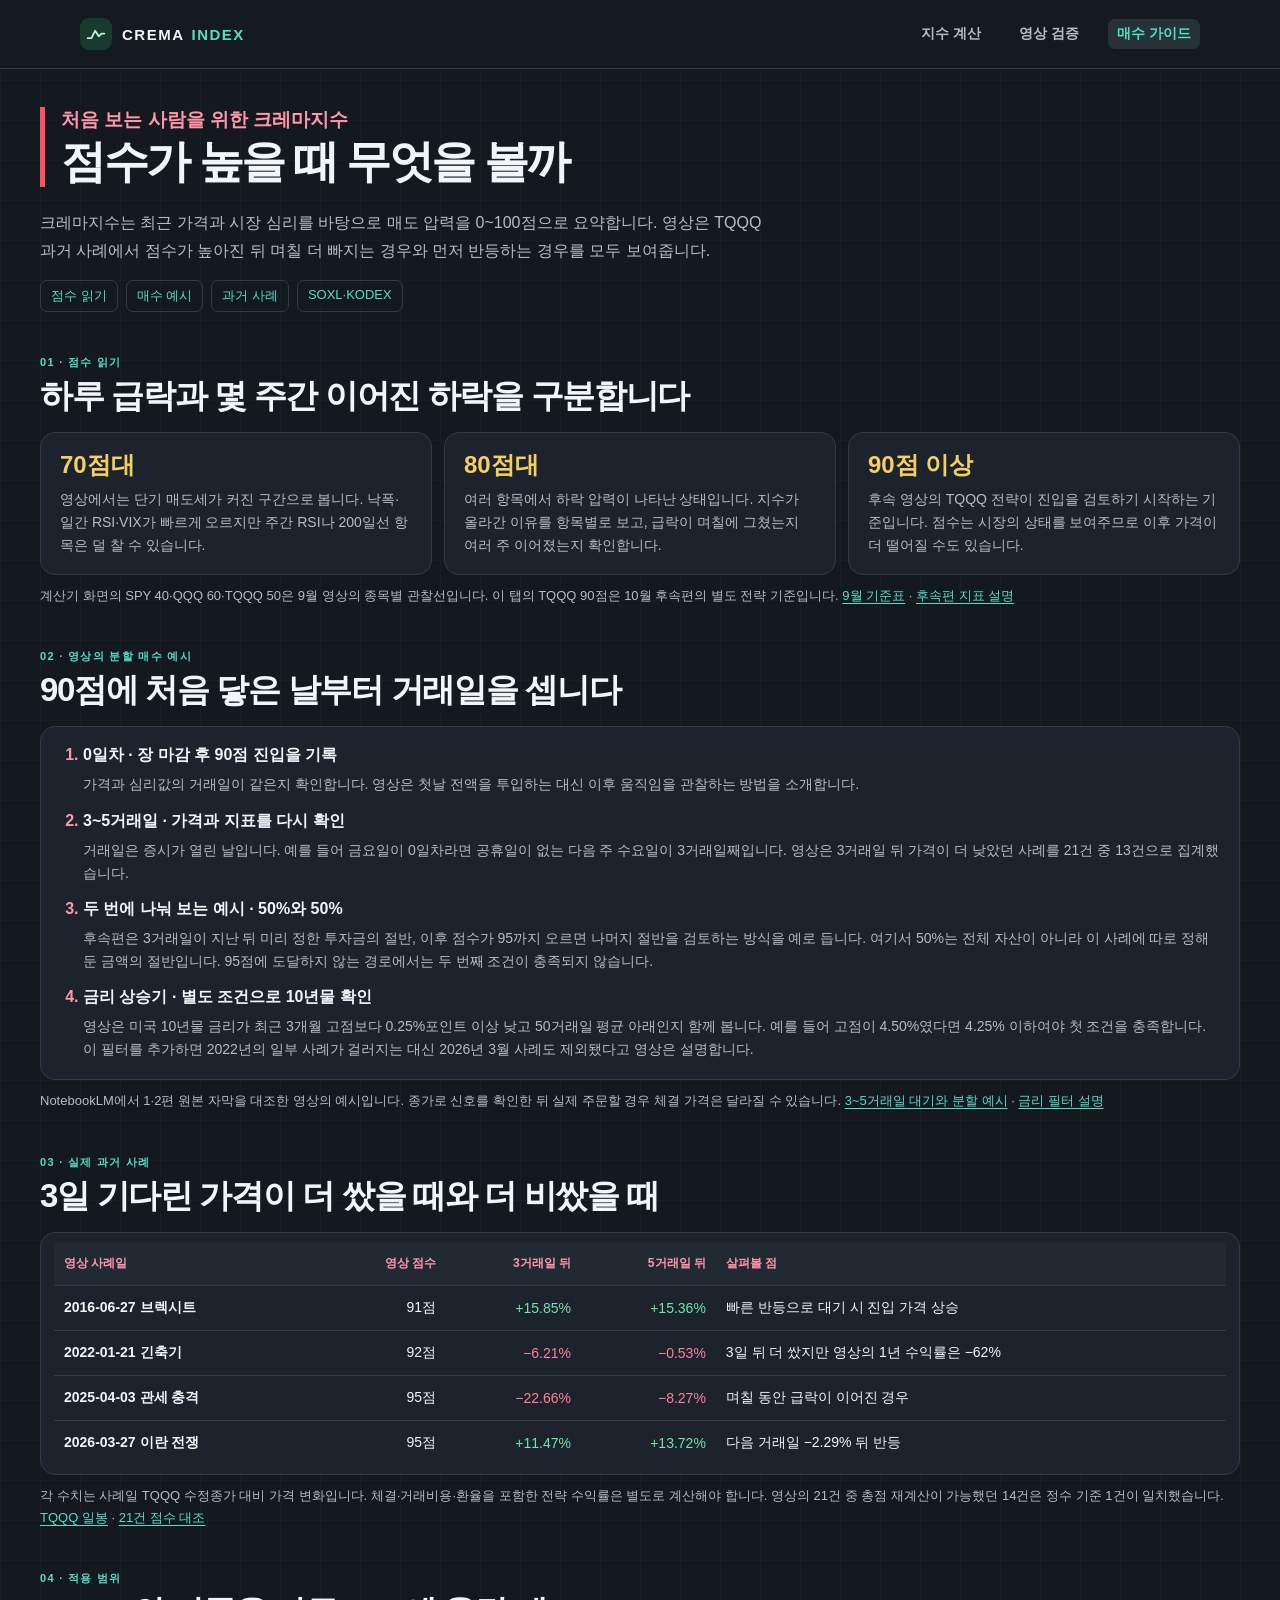
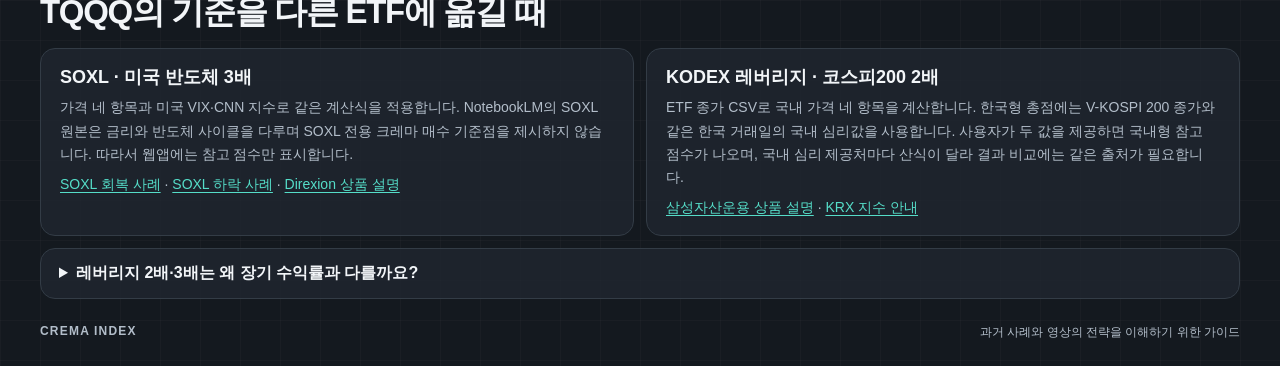
==== guide.html @ ec77aab1 "Publish Crema Index web calculator" ====
<!doctype html>
<html lang="ko">
<head>
  <meta charset="utf-8">
  <meta name="viewport" content="width=device-width, initial-scale=1">
  <meta name="description" content="테스프레소 원본 영상의 크레마지수 활용법과 TQQQ 과거 사례를 정리한 초보자용 가이드">
  <title>매수 가이드 · 크레마지수</title>
  <link rel="icon" type="image/svg+xml" href="./assets/crema.svg">
  <link rel="stylesheet" href="./assets/styles.css">
  <link rel="stylesheet" href="./assets/verification.css">
  <link rel="stylesheet" href="./assets/guide.css">
</head>
<body>
  <header class="topbar">
    <div class="shell topbar-inner">
      <a class="brand" href="./" aria-label="크레마지수 계산기 홈">
        <span class="brand-mark" aria-hidden="true"><svg viewBox="0 0 24 24" fill="none"><path d="M3 16.5h4l4-8 4 6 3-3h3" stroke="currentColor" stroke-width="2" stroke-linecap="round" stroke-linejoin="round"/></svg></span>
        CREMA<span> INDEX</span>
      </a>
      <nav class="site-nav" aria-label="주 메뉴">
        <a href="./">지수 계산</a>
        <a href="./verification.html">영상 검증</a>
        <a href="./guide.html" aria-current="page">매수 가이드</a>
      </nav>
    </div>
  </header>
  <main class="shell verification guide">
    <header class="slide-title">
      <div><p class="slide-eyebrow">처음 보는 사람을 위한 크레마지수</p><h1>점수가 높을 때 무엇을 볼까</h1></div>
    </header>
    <p class="guide-lead">크레마지수는 최근 가격과 시장 심리를 바탕으로 매도 압력을 0~100점으로 요약합니다. 영상은 TQQQ 과거 사례에서 점수가 높아진 뒤 며칠 더 빠지는 경우와 먼저 반등하는 경우를 모두 보여줍니다.</p>
    <nav class="guide-jump" aria-label="가이드 목차">
      <a href="#read-score">점수 읽기</a><a href="#rules">매수 예시</a><a href="#history">과거 사례</a><a href="#soxl">SOXL·KODEX</a>
    </nav>

    <section class="guide-section" id="read-score" aria-labelledby="read-title">
      <p class="eyebrow">01 · 점수 읽기</p><h2 id="read-title">하루 급락과 몇 주간 이어진 하락을 구분합니다</h2>
      <div class="guide-grid">
        <article class="video-panel guide-card"><strong class="guide-number">70점대</strong><p>영상에서는 단기 매도세가 커진 구간으로 봅니다. 낙폭·일간 RSI·VIX가 빠르게 오르지만 주간 RSI나 200일선 항목은 덜 찰 수 있습니다.</p></article>
        <article class="video-panel guide-card"><strong class="guide-number">80점대</strong><p>여러 항목에서 하락 압력이 나타난 상태입니다. 지수가 올라간 이유를 항목별로 보고, 급락이 며칠에 그쳤는지 여러 주 이어졌는지 확인합니다.</p></article>
        <article class="video-panel guide-card"><strong class="guide-number">90점 이상</strong><p>후속 영상의 TQQQ 전략이 진입을 검토하기 시작하는 기준입니다. 점수는 시장의 상태를 보여주므로 이후 가격이 더 떨어질 수도 있습니다.</p></article>
      </div>
      <p class="guide-note">계산기 화면의 SPY 40·QQQ 60·TQQQ 50은 9월 영상의 종목별 관찰선입니다. 이 탭의 TQQQ 90점은 10월 후속편의 별도 전략 기준입니다. <a href="https://www.youtube.com/watch?v=mtTPcSrlfb8&amp;t=530s">9월 기준표</a> · <a href="https://www.youtube.com/watch?v=QqqcvwoN1EQ&amp;t=190s">후속편 지표 설명</a></p>
    </section>

    <section class="guide-section" id="rules" aria-labelledby="rule-title">
      <p class="eyebrow">02 · 영상의 분할 매수 예시</p><h2 id="rule-title">90점에 처음 닿은 날부터 거래일을 셉니다</h2>
      <ol class="video-panel guide-steps">
        <li><strong>0일차 · 장 마감 후 90점 진입을 기록</strong><p>가격과 심리값의 거래일이 같은지 확인합니다. 영상은 첫날 전액을 투입하는 대신 이후 움직임을 관찰하는 방법을 소개합니다.</p></li>
        <li><strong>3~5거래일 · 가격과 지표를 다시 확인</strong><p>거래일은 증시가 열린 날입니다. 예를 들어 금요일이 0일차라면 공휴일이 없는 다음 주 수요일이 3거래일째입니다. 영상은 3거래일 뒤 가격이 더 낮았던 사례를 21건 중 13건으로 집계했습니다.</p></li>
        <li><strong>두 번에 나눠 보는 예시 · 50%와 50%</strong><p>후속편은 3거래일이 지난 뒤 미리 정한 투자금의 절반, 이후 점수가 95까지 오르면 나머지 절반을 검토하는 방식을 예로 듭니다. 여기서 50%는 전체 자산이 아니라 이 사례에 따로 정해 둔 금액의 절반입니다. 95점에 도달하지 않는 경로에서는 두 번째 조건이 충족되지 않습니다.</p></li>
        <li><strong>금리 상승기 · 별도 조건으로 10년물 확인</strong><p>영상은 미국 10년물 금리가 최근 3개월 고점보다 0.25%포인트 이상 낮고 50거래일 평균 아래인지 함께 봅니다. 예를 들어 고점이 4.50%였다면 4.25% 이하여야 첫 조건을 충족합니다. 이 필터를 추가하면 2022년의 일부 사례가 걸러지는 대신 2026년 3월 사례도 제외됐다고 영상은 설명합니다.</p></li>
      </ol>
      <p class="guide-note">NotebookLM에서 1·2편 원본 자막을 대조한 영상의 예시입니다. 종가로 신호를 확인한 뒤 실제 주문할 경우 체결 가격은 달라질 수 있습니다. <a href="https://www.youtube.com/watch?v=QqqcvwoN1EQ&amp;t=500s">3~5거래일 대기와 분할 예시</a> · <a href="https://www.youtube.com/watch?v=ziyJWGOOMUQ&amp;t=385s">금리 필터 설명</a></p>
    </section>

    <section class="guide-section" id="history" aria-labelledby="history-title">
      <p class="eyebrow">03 · 실제 과거 사례</p><h2 id="history-title">3일 기다린 가격이 더 쌌을 때와 더 비쌌을 때</h2>
      <div class="video-panel guide-table table-wrap">
        <table>
          <thead><tr><th scope="col">영상 사례일</th><th scope="col">영상 점수</th><th scope="col">3거래일 뒤</th><th scope="col">5거래일 뒤</th><th scope="col">살펴볼 점</th></tr></thead>
          <tbody>
            <tr><th scope="row">2016-06-27 브렉시트</th><td>91점</td><td class="positive">+15.85%</td><td class="positive">+15.36%</td><td>빠른 반등으로 대기 시 진입 가격 상승</td></tr>
            <tr><th scope="row">2022-01-21 긴축기</th><td>92점</td><td class="negative">−6.21%</td><td class="negative">−0.53%</td><td>3일 뒤 더 쌌지만 영상의 1년 수익률은 −62%</td></tr>
            <tr><th scope="row">2025-04-03 관세 충격</th><td>95점</td><td class="negative">−22.66%</td><td class="negative">−8.27%</td><td>며칠 동안 급락이 이어진 경우</td></tr>
            <tr><th scope="row">2026-03-27 이란 전쟁</th><td>95점</td><td class="positive">+11.47%</td><td class="positive">+13.72%</td><td>다음 거래일 −2.29% 뒤 반등</td></tr>
          </tbody>
        </table>
      </div>
      <p class="guide-note">각 수치는 사례일 TQQQ 수정종가 대비 가격 변화입니다. 체결·거래비용·환율을 포함한 전략 수익률은 별도로 계산해야 합니다. 영상의 21건 중 총점 재계산이 가능했던 14건은 정수 기준 1건이 일치했습니다. <a href="https://finance.yahoo.com/quote/TQQQ/history/">TQQQ 일봉</a> · <a href="./verification.html#ledger">21건 점수 대조</a></p>
    </section>

    <section class="guide-section" id="soxl" aria-labelledby="scope-title">
      <p class="eyebrow">04 · 적용 범위</p><h2 id="scope-title">TQQQ의 기준을 다른 ETF에 옮길 때</h2>
      <div class="guide-grid guide-grid-two">
        <article class="video-panel guide-card"><h3>SOXL · 미국 반도체 3배</h3><p>가격 네 항목과 미국 VIX·CNN 지수로 같은 계산식을 적용합니다. NotebookLM의 SOXL 원본은 금리와 반도체 사이클을 다루며 SOXL 전용 크레마 매수 기준점을 제시하지 않습니다. 따라서 웹앱에는 참고 점수만 표시합니다.</p><p><a href="https://www.youtube.com/watch?v=Hhg6nomZaJA">SOXL 회복 사례</a> · <a href="https://www.youtube.com/watch?v=-5Ux6dN9O1Q">SOXL 하락 사례</a> · <a href="https://www.direxion.com/product/daily-semiconductor-bull-bear-3x-etfs">Direxion 상품 설명</a></p></article>
        <article class="video-panel guide-card"><h3>KODEX 레버리지 · 코스피200 2배</h3><p>ETF 종가 CSV로 국내 가격 네 항목을 계산합니다. 한국형 총점에는 V-KOSPI 200 종가와 같은 한국 거래일의 국내 심리값을 사용합니다. 사용자가 두 값을 제공하면 국내형 참고 점수가 나오며, 국내 심리 제공처마다 산식이 달라 결과 비교에는 같은 출처가 필요합니다.</p><p><a href="https://m.samsungfund.com/sheet/20230215/2ETF25_20230131.pdf">삼성자산운용 상품 설명</a> · <a href="https://open.krx.co.kr/contents/OPN/02/02010100/OPN02010100.jsp">KRX 지수 안내</a></p></article>
      </div>
      <details class="video-panel guide-details">
        <summary>레버리지 2배·3배는 왜 장기 수익률과 다를까요?</summary>
        <p>레버리지 목표는 하루 수익률에 적용됩니다. 지수가 첫날 10% 하락하고 다음 날 11.11% 오르면 거의 원래 수준으로 돌아옵니다. 같은 이틀에 일간 3배를 단순 적용하면 30% 하락 후 33.33% 올라 약 6.67% 손실이 남습니다. 실제 ETF의 비용과 추적오차는 별도입니다. <a href="https://www.investor.gov/introduction-investing/general-resources/news-alerts/alerts-bulletins/sec">미국 SEC 안내</a></p>
      </details>
    </section>
    <footer><span>CREMA INDEX</span><span>과거 사례와 영상의 전략을 이해하기 위한 가이드</span></footer>
  </main>
</body>
</html>
---- assets/styles.css ----
:root {
  color-scheme: dark;
  --paper: #14191f;
  --white: #1c232b;
  --ink: #f2f5f8;
  --muted: #b3beca;
  --line: #333c46;
  --green: #55ddc8;
  --gold: #f3cf64;
  --pink: #ff96ab;
  font-family: "Segoe UI", "Malgun Gothic", "Apple SD Gothic Neo", sans-serif;
  color: var(--ink);
  background: var(--paper);
}

*, *::before, *::after { box-sizing: border-box; }
[hidden] { display: none !important; }
body { margin: 0; background-image: linear-gradient(#ffffff06 1px, transparent 1px), linear-gradient(90deg, #ffffff06 1px, transparent 1px); background-size: 40px 40px; }
a { color: var(--green); }
button, input { font: inherit; }
button, input[type="radio"], .segments label { cursor: pointer; }
:focus-visible { outline: 3px solid #428a6d; outline-offset: 3px; }
h1, h2, p { margin: 0; }
.shell { width: min(1120px, calc(100% - 64px)); margin-inline: auto; }
.topbar { border-bottom: 1px solid var(--line); background: #151a20ed; }
.topbar-inner { display: flex; min-height: 68px; align-items: center; justify-content: space-between; }
.brand { display: inline-flex; align-items: center; gap: 7px; color: var(--ink); text-decoration: none; font-size: 15px; font-weight: 800; letter-spacing: .10em; }
.brand > span:last-child { color: var(--green); }
.brand-mark { display: grid; place-items: center; width: 32px; height: 32px; margin-right: 3px; border-radius: 9px; background: #183b2f; color: #c2f0d1; }
.brand-mark svg { width: 22px; }
.site-nav { display: flex; align-items: center; gap: clamp(8px, 2vw, 20px); }
.site-nav a { padding: 6px 9px; border-radius: 7px; font-size: 14px; font-weight: 650; color: var(--muted); text-decoration: none; white-space: nowrap; }
.site-nav a[aria-current="page"] { background: #263238; color: var(--green); }
.intro { padding-block: 44px 28px; }
.eyebrow, .score-kicker { color: var(--green); font-size: 11px; font-weight: 800; letter-spacing: .12em; line-height: 1.5; }
.intro h1 { margin-top: 7px; font-size: clamp(32px, 5vw, 52px); line-height: 1.17; letter-spacing: -.065em; }
.intro > p:not(.eyebrow) { margin-top: 12px; color: var(--muted); line-height: 1.65; }
.overview { display: grid; grid-template-columns: minmax(0, 1.15fr) minmax(0, 1fr); gap: 18px; }
.card, .score-panel { min-width: 0; border: 1px solid var(--line); border-radius: 20px; }
.card { background: var(--white); padding: 25px 28px; }
.card h2 { margin-top: 5px; font-size: clamp(20px, 2.3vw, 25px); letter-spacing: -.045em; }
.score-panel { position: relative; overflow: hidden; padding: 25px 29px 21px; background: radial-gradient(ellipse at 55% 5%, #233e40, transparent 85%), #171f26; color: #f7fcf8; }
.score-header { display: flex; justify-content: space-between; align-items: flex-start; gap: 12px; }
.score-kicker { color: #b5dbc5; }
.score-header h2 { margin-top: 5px; font-size: 23px; letter-spacing: -.035em; }
.data-badge { border: 1px solid #62947b; border-radius: 999px; padding: 5px 10px; color: #d6f1dd; font-size: 12px; font-weight: 700; white-space: nowrap; }
.gauge { width: min(265px, 92%); margin: 21px auto 0; }
.gauge svg { display: block; width: 100%; overflow: visible; }
.gauge path { fill: none; stroke-width: 12; }
.gauge-track { stroke: #416352; }
#gauge-fill { stroke: url(#gauge-gradient); transition: stroke-dasharray .45s ease; }
.gauge-bounds { display: flex; justify-content: space-between; padding-inline: 12px; color: #b5d1c0; font-size: 12px; }
.score-readout { margin-top: -83px; text-align: center; font-variant-numeric: tabular-nums; }
.score-readout strong { color: var(--gold); font-size: clamp(38px, 5.6vw, 65px); font-weight: 750; letter-spacing: -.075em; }
.score-readout > span { margin-left: 4px; color: #c0d7c9; font-size: 14px; }
.score-status { min-height: 25px; margin-top: 17px; text-align: center; color: #d1eddb; font-size: 14px; font-weight: 650; }
.score-footer { display: grid; grid-template-columns: 1fr 1fr; border-top: 1px solid #456354; margin-top: 19px; padding-top: 16px; }
.score-footer > div + div { border-left: 1px solid #456354; padding-left: 18px; }
.score-footer span, .snapshots span { display: block; margin-bottom: 3px; color: #bfd7c9; font-size: 12px; }
.score-footer strong { font-size: 17px; font-variant-numeric: tabular-nums; }
.controls form { display: grid; gap: 15px; margin-top: 19px; }
fieldset { min-width: 0; margin: 0; border: 0; padding: 0; }
legend, .input-row label, #csv-inputs label { font-size: 13px; font-weight: 700; }
legend { padding: 0; margin-bottom: 7px; }
.segments { display: grid; grid-auto-flow: column; grid-auto-columns: 1fr; gap: 4px; padding: 4px; border: 1px solid var(--line); border-radius: 10px; background: #171d24; }
.segments.tickers { grid-auto-flow: row; grid-template-columns: repeat(4, minmax(0, 1fr)); }
.tickers label:last-child { grid-column: 1 / -1; }
.segments label { position: relative; min-width: 0; }
.segments input { position: absolute; opacity: 0; }
.segments span { display: block; min-height: 36px; border-radius: 7px; padding: 7px 5px; text-align: center; color: var(--muted); font-size: 14px; font-weight: 700; }
.segments input:checked + span { background: #29393d; color: var(--green); }
.segments input:focus-visible + span { outline: 2px solid #428a6d; outline-offset: 2px; }
.source-picker { display: flex; flex-wrap: wrap; gap: 13px; font-size: 14px; }
.source-picker input { accent-color: var(--green); }
.input-row { display: grid; grid-template-columns: minmax(0, 1fr) minmax(0, 1.25fr); gap: 9px; }
.input-row, #csv-inputs { margin-top: 10px; }
.input-row input, #sentiment-file, #korea-volatility { display: block; width: 100%; min-width: 0; margin-top: 5px; padding: 8px 9px; border: 1px solid #53606b; border-radius: 8px; background: #171d24; color: var(--ink); font-size: 14px; }
#korea-controls > label { font-size: 13px; font-weight: 700; }
#korea-controls > .input-help { margin-top: 7px; }
.input-help { color: var(--muted); font-size: 13px; line-height: 1.6; }
#sentiment-controls .input-help { margin-top: 8px; }
.input-link { color: var(--green); font-weight: 650; text-underline-offset: 3px; }
#csv-inputs .input-link { display: inline-block; margin-top: 6px; font-size: 13px; }
.date-action { display: inline-block; margin-top: 8px; padding: 5px 8px; border: 1px solid #53606b; border-radius: 7px; color: var(--green); background: transparent; font-size: 12px; }
#submit { display: flex; justify-content: space-between; align-items: center; border: 0; border-radius: 10px; padding: 12px 15px; background: #57d8bf; color: #112624; text-align: left; font-weight: 750; }
#submit:hover { background: #86e8d6; }
#submit:disabled { cursor: wait; opacity: .72; }
.form-message { padding: 8px 10px; border-radius: 7px; color: #ffe39c; background: #342c22; font-size: 13px; line-height: 1.5; }
.form-message[data-error="true"] { color: #ffb8c5; background: #40262e; }
.breakdown, .price-section, .method { margin-top: 18px; }
.section-head { display: flex; align-items: end; justify-content: space-between; gap: 14px; margin-bottom: 16px; }
.section-head > p, .chart-legend { color: var(--muted); font-size: 13px; }
.table-wrap { overflow-x: auto; }
table { width: 100%; border-collapse: collapse; font-size: 14px; font-variant-numeric: tabular-nums; }
th, td { padding: 13px 10px; border-bottom: 1px solid var(--line); text-align: right; white-space: nowrap; }
thead th { background: #212a33; color: var(--pink); font-size: 12px; }
thead th:first-child, tbody th { text-align: left; }
tbody tr:last-child > * { border-bottom: 0; }
.contribution { color: var(--green); font-weight: 800; }
.component-score { display: flex; align-items: center; justify-content: end; gap: 8px; }
progress { appearance: none; width: clamp(30px, 7vw, 94px); height: 6px; border: 0; border-radius: 5px; background: #34464b; }
progress::-webkit-progress-bar { border-radius: 5px; background: #34464b; }
progress::-webkit-progress-value { border-radius: 5px; background: #55bfae; }
progress::-moz-progress-bar { border-radius: 5px; background: #55bfae; }
.empty, tbody td.empty { padding: 20px 4px; text-align: center; color: var(--muted); font-size: 14px; }
.chart-legend { display: flex; flex-wrap: wrap; gap: 12px; }
.chart-legend span::before { display: inline-block; width: 14px; height: 3px; margin-right: 5px; vertical-align: middle; background: var(--green); content: ""; }
.chart-legend span + span::before { background: #ad763f; }
.snapshots { display: grid; grid-template-columns: repeat(3, 1fr); gap: 12px; margin-bottom: 11px; }
.snapshots div { min-width: 0; padding: 12px; border-radius: 9px; background: #171e25; }
.snapshots span { color: var(--muted); line-height: 1.45; }
.snapshots strong { font-size: 19px; font-variant-numeric: tabular-nums; }
#chart { display: block; width: 100%; height: auto; }
.chart-guide { stroke: #37434f; stroke-width: 1; }
.chart-label { fill: var(--muted); font-size: 13px; font-variant-numeric: tabular-nums; }
.price-line, .average-line { fill: none; stroke: var(--green); stroke-width: 2.5; stroke-linecap: round; stroke-linejoin: round; }
.average-line { stroke: #ad763f; stroke-dasharray: 6 5; stroke-width: 2; }
.method { scroll-margin-top: 18px; }
.method summary { cursor: pointer; font-weight: 700; }
.method-body { display: grid; gap: 10px; margin-top: 13px; color: var(--muted); font-size: 14px; line-height: 1.6; }
footer { display: flex; flex-wrap: wrap; justify-content: space-between; gap: 8px; padding-block: 25px; color: var(--muted); font-size: 12px; }
footer span:first-child { font-weight: 800; letter-spacing: .1em; }

@media (max-width: 760px) {
  .shell { width: calc(100% - 34px); }
  .intro { padding-block: 30px 21px; }
  .overview { grid-template-columns: 1fr; }
  .card, .score-panel { padding-inline: 19px; border-radius: 15px; }
  .score-readout { margin-top: -76px; }
  .score-readout strong { font-size: clamp(42px, 8vw, 62px); }
  .section-head { align-items: start; flex-direction: column; gap: 5px; }
}
@media (max-width: 420px) {
  .site-nav { gap: 1px; }
  .site-nav a { padding-inline: 5px; font-size: 12px; }
  .brand { gap: 4px; font-size: 12px; }
  .shell { width: calc(100% - 24px); }
  .card, .score-panel { padding-inline: 14px; }
  table { font-size: 12px; }
  th, td { padding-inline: 5px; }
  progress { display: none; }
  .snapshots { gap: 5px; }
  .snapshots div { padding-inline: 7px; }
  .snapshots strong { font-size: 16px; }
  .chart-label { font-size: 22px; }
}
@media (prefers-reduced-motion: reduce) {
  #gauge-fill { transition: none; }
}

#price-controls input[type=file] { max-width: 100%; width: 100%; margin: 5px 0; }
---- assets/verification.css ----
.verification { width: min(1200px, calc(100% - 64px)); padding-top: 38px; }
.slide-title { display: flex; align-items: end; justify-content: space-between; gap: 18px; margin-bottom: 22px; padding-left: 16px; border-left: 5px solid #f75164; }
.slide-title h1, .slide-title h2 { margin-top: 4px; font-size: clamp(26px, 4.3vw, 45px); line-height: 1.12; letter-spacing: -.055em; }
.slide-eyebrow { color: var(--pink); font-size: clamp(13px, 2.2vw, 19px); font-weight: 750; }
.slide-tag { align-self: start; color: #a8b5c0; font-size: 11px; font-weight: 800; letter-spacing: .1em; white-space: nowrap; }
.verification-status, .section-description { color: var(--muted); font-size: 14px; line-height: 1.65; }
.case-tabs { display: flex; flex-wrap: wrap; gap: 8px; margin-bottom: 15px; }
.case-tabs button { padding: 7px 13px; border: 1px solid var(--line); border-radius: 7px; background: #1b222b; color: var(--muted); font-size: 13px; }
.case-tabs button[aria-pressed="true"] { border-color: #4caeab; background: #233c41; color: #9ef2e6; }
.slide-grid, .ledger-tables, .march-layout { display: grid; grid-template-columns: minmax(0, 1.16fr) minmax(0, .94fr); gap: 16px; }
.video-panel { min-width: 0; margin: 0; border: 1px solid var(--line); border-radius: 15px; background: #202831b8; }
.radar-panel { display: grid; align-content: center; justify-items: center; padding: 8px 6px 18px; }
#radar { display: block; width: min(100%, 485px); height: auto; overflow: visible; }
.radar-grid { fill: none; stroke: #66748174; stroke-width: 1; }
.radar-axis { stroke: #65727c70; stroke-width: 1; }
.radar-video { fill: #41d9c246; stroke: #53ead4; stroke-width: 2.3; }
.radar-calc { fill: #f3cf641b; stroke: var(--gold); stroke-width: 2.3; }
.radar-overlay { stroke-dasharray: 6 4; fill: none; }
.radar-partial { fill: none; }
.radar-label { fill: var(--muted); font-size: 15px; font-weight: 700; }
.radar-panel figcaption { display: flex; flex-wrap: wrap; justify-content: center; gap: 8px 13px; text-align: center; color: var(--muted); font-size: 12px; }
.legend-dot { display: inline-block; width: 8px; height: 8px; margin-right: 3px; border-radius: 50%; background: var(--green); }
.calculator-dot { background: var(--gold); }
.score-stack { display: grid; gap: 12px; align-content: center; }
.compare-panel { padding: 21px 23px 23px; background: #161c23b8; }
.case-date { color: var(--muted); font-size: 17px; font-weight: 650; }
.score-pair { display: grid; grid-template-columns: 1fr 1fr; gap: 12px; margin: 15px 0 7px; }
.score-pair span { display: block; color: var(--muted); font-size: 12px; font-weight: 700; }
.score-pair strong { display: block; color: var(--gold); font-size: clamp(36px, 6.5vw, 78px); line-height: 1.08; letter-spacing: -.07em; font-variant-numeric: tabular-nums; }
.score-pair strong small { margin-left: 4px; font-size: .33em; letter-spacing: 0; }
#calculated-score { color: var(--green); }
#calculated-score.is-range { font-size: clamp(20px, 3.2vw, 37px); letter-spacing: -.035em; }
.comparison-delta { color: #a4f5e7; font-size: 14px; font-weight: 750; margin: 12px 0 15px; }
.case-market { margin-top: 5px; color: var(--ink); font-size: 14px; line-height: 1.55; }
.case-market a { text-underline-offset: 3px; }
.case-note { padding: 16px 20px; color: var(--muted); font-size: 14px; line-height: 1.62; }
.case-note a { display: inline-block; margin-top: 6px; }
.inputs-detail { margin-top: 12px; padding: 12px 16px; }
.inputs-detail summary { cursor: pointer; font-weight: 700; font-size: 14px; }
.inputs-detail .table-wrap { margin-top: 10px; }
.slide-section { margin-top: 43px; }
.ledger-summary { max-width: 530px; text-align: right; font-size: 16px; line-height: 1.4; }
.ledger-tables { grid-template-columns: repeat(2, minmax(0, 1fr)); margin-block: 13px 8px; align-items: start; }
.ledger-tables .video-panel { overflow: auto; padding: 7px 12px; }
.ledger-tables table { table-layout: auto; font-size: 13px; }
.ledger-tables th, .ledger-tables td { padding: 8px 6px; }
.ledger-tables tbody tr:hover { background: #25353c; }
.ledger-tables button { border: 0; padding: 2px; background: transparent; color: var(--ink); text-decoration: underline; text-decoration-color: #5b777e; text-underline-offset: 3px; }
.ledger-tables td small { display: block; color: var(--muted); font-size: 11px; }
.positive { color: #72e5a8; }
.negative { color: #ff8198; }
.march-layout { grid-template-columns: minmax(0, .67fr) minmax(0, 1.33fr); }
.news-stack { display: grid; gap: 10px; }
.news-card { display: flex; flex-direction: column; overflow: hidden; background: #161c24; text-decoration: none; }
.news-preview { flex: 1; display: grid; align-content: center; gap: 6px; padding: 12px 15px; border-left: 4px solid #f75164; background: #f5f5f5; color: #181b1e; }
.news-preview small { color: #49525c; font-size: 10px; font-weight: 750; }
.news-preview b { font-size: clamp(14px, 1.65vw, 19px); line-height: 1.25; }
.news-meta { display: grid; gap: 4px; padding: 11px 14px; }
.news-meta strong { color: var(--ink); font-size: 14px; line-height: 1.4; }
.news-meta small { color: var(--muted); font-size: 12px; }
.march-chart { padding: 16px 20px; }
.march-chart > p:nth-child(2) { margin-top: 6px; color: var(--gold); font-weight: 700; line-height: 1.5; }
#march-chart { display: block; width: 100%; height: auto; margin-top: 9px; overflow: visible; }
.march-line { fill: none; stroke: var(--green); stroke-width: 2.4; stroke-linecap: round; stroke-linejoin: round; }
.march-label { fill: var(--muted); font-size: 15px; }
.march-marker-label { font-size: 15px; font-weight: 700; paint-order: stroke; stroke: #161b22; stroke-width: 4px; }
.method-check { padding: 23px 26px; }
.method-check h2 { margin: 5px 0 14px; font-size: 25px; letter-spacing: -.035em; }
#method-findings { display: grid; gap: 11px; color: var(--muted); font-size: 14px; line-height: 1.65; }
#method-findings strong { color: var(--ink); }
.sources { display: flex; flex-wrap: wrap; gap: 8px 15px; margin: 18px 0 7px; font-size: 13px; }
@media (max-width: 890px) {
  .ledger-tables { grid-template-columns: 1fr; }
}
@media (max-width: 670px) {
  .verification { width: calc(100% - 24px); padding-top: 26px; }
  .slide-title { display: block; padding-left: 10px; }
  .slide-tag { display: none; }
  .slide-grid, .march-layout { grid-template-columns: 1fr; }
  .score-pair strong { font-size: clamp(45px, 11vw, 75px); }
  .score-pair strong.is-range { font-size: clamp(24px, 7vw, 36px); }
  .ledger-summary { margin-top: 8px; text-align: left; font-size: 13px; }
  .ledger-tables .video-panel { padding-inline: 5px; }
  .ledger-tables th, .ledger-tables td { padding-inline: 4px; }
  .march-label, .march-marker-label { font-size: 19px; }
  .method-check { padding: 17px 16px; }
}
---- assets/guide.css ----
.guide-lead { max-width: 730px; color: var(--muted); font-size: 16px; line-height: 1.7; }
.guide-jump { display: flex; flex-wrap: wrap; gap: 8px; margin-top: 16px; }
.guide-jump a { padding: 6px 10px; border: 1px solid var(--line); border-radius: 7px; font-size: 13px; text-decoration: none; }
.guide-section { margin-top: 42px; scroll-margin-top: 16px; }
.guide-section > h2 { margin: 4px 0 13px; font-size: clamp(21px, 3.2vw, 33px); letter-spacing: -.04em; }
.guide-grid { display: grid; grid-template-columns: repeat(3, minmax(0, 1fr)); gap: 12px; }
.guide-grid-two { grid-template-columns: repeat(2, minmax(0, 1fr)); }
.guide-card { padding: 16px 19px; }
.guide-card h3 { margin: 0; font-size: 18px; }
.guide-card p, .guide-steps p, .guide-details p { margin-top: 7px; color: var(--muted); font-size: 14px; line-height: 1.65; }
.guide-number { color: var(--gold); font-size: 24px; }
.guide-note { margin-top: 10px; color: var(--muted); font-size: 13px; line-height: 1.65; }
.guide-note a, .guide-card a, .guide-details a { text-underline-offset: 3px; }
.guide-steps { display: grid; gap: 14px; padding: 18px 20px 18px 42px; }
.guide-steps li::marker { color: var(--pink); font-weight: 750; }
.guide-table { padding: 9px 13px; }
.guide-table th:last-child, .guide-table td:last-child { text-align: left; }
.guide-details { margin-top: 12px; padding: 14px 18px; }
.guide-details summary { cursor: pointer; font-weight: 650; }
@media (max-width: 720px) {
  .guide-grid, .guide-grid-two { grid-template-columns: 1fr; }
  .guide-section { margin-top: 32px; }
}
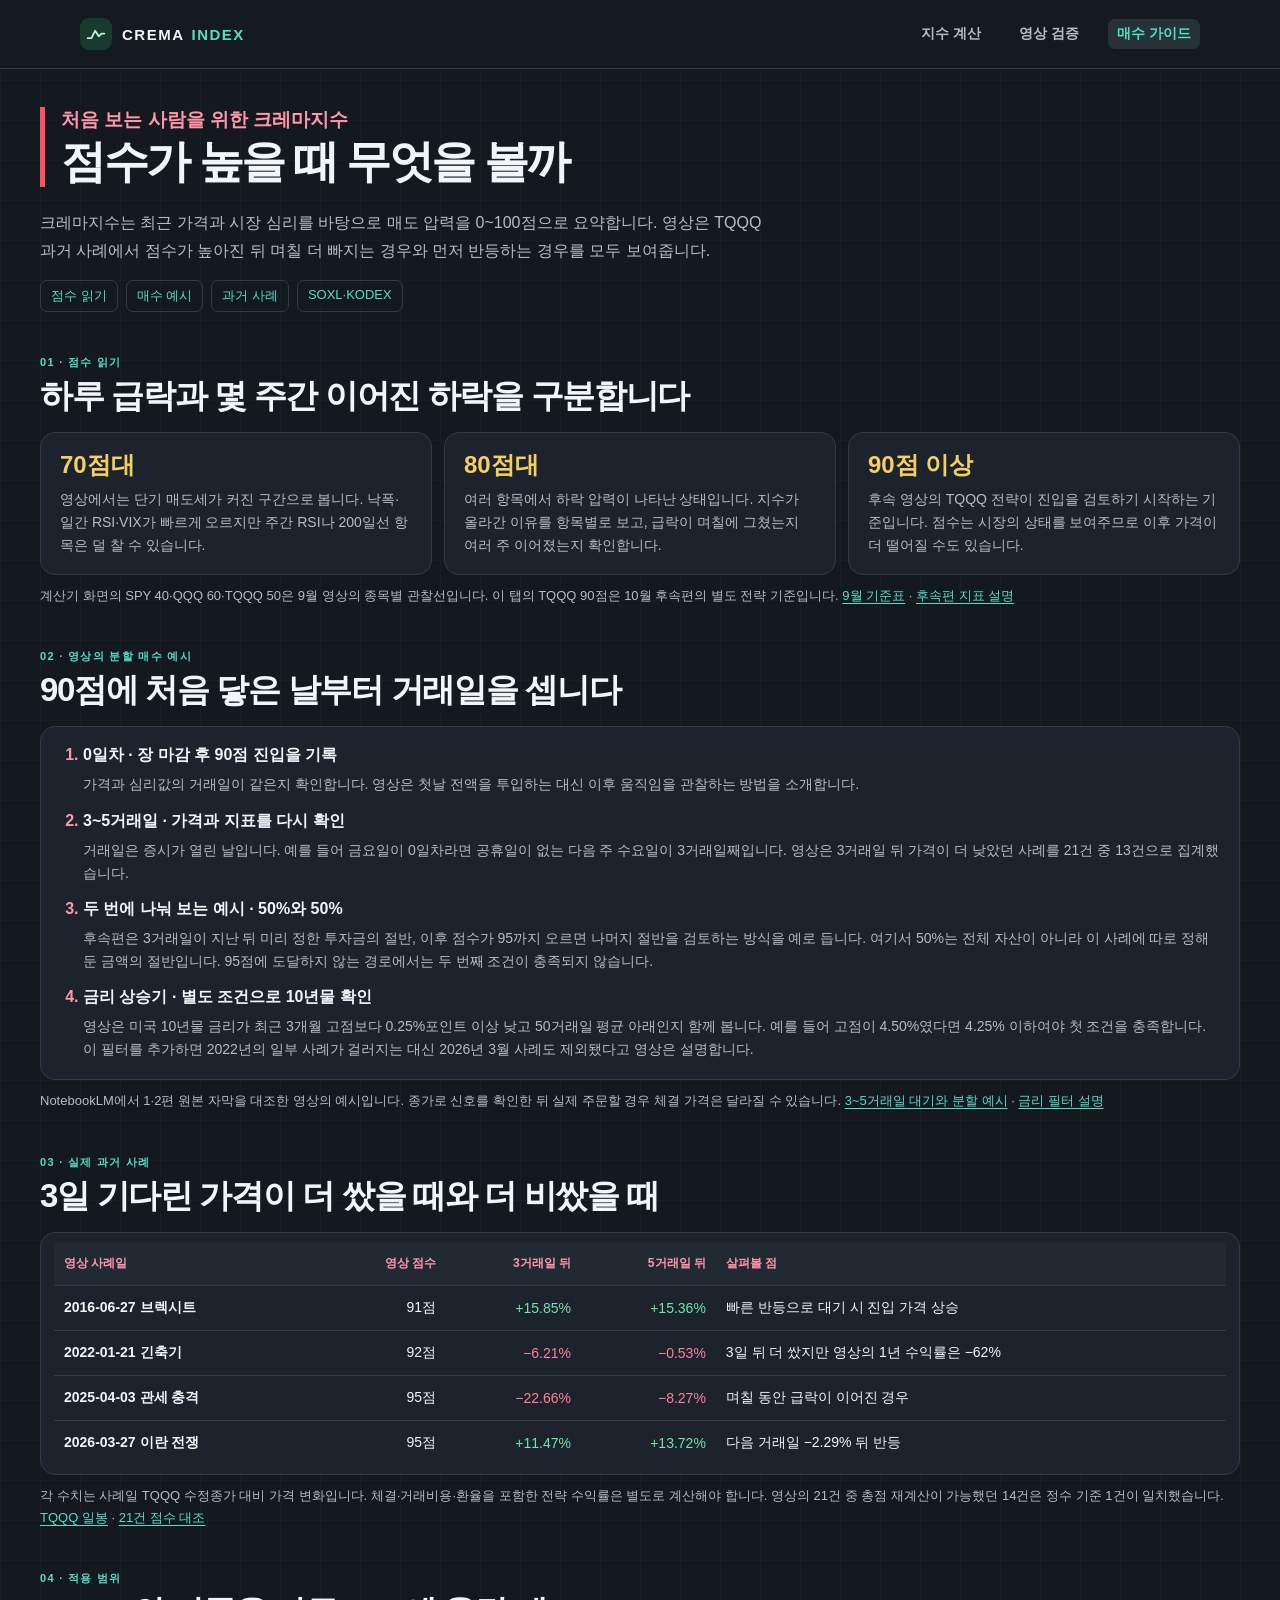
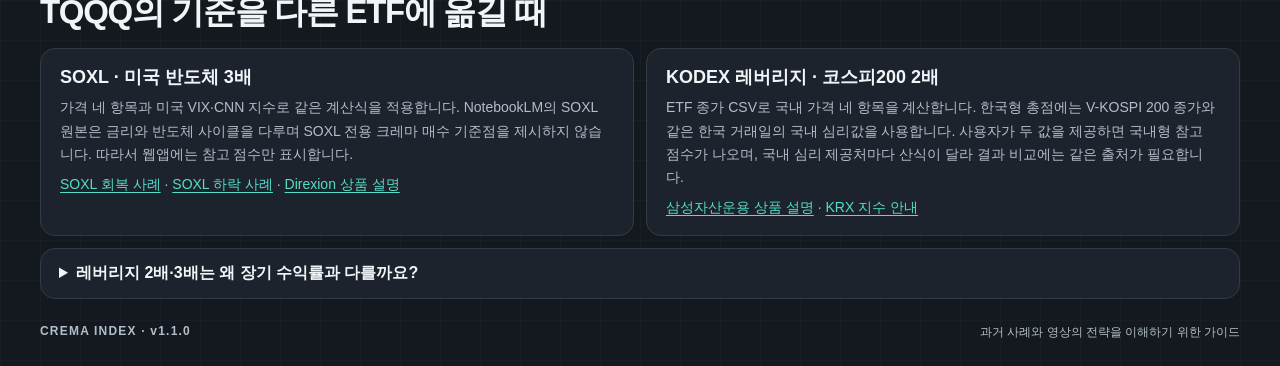
==== commit 770b9d0b: "Deploy Crema Index v1.1.0 Built from private source commit 794f4a66f1cfa4f6136239d91d4751c8a82b75c2." ====
--- a/guide.html
+++ b/guide.html
@@ -6,9 +6,9 @@
   <meta name="description" content="테스프레소 원본 영상의 크레마지수 활용법과 TQQQ 과거 사례를 정리한 초보자용 가이드">
   <title>매수 가이드 · 크레마지수</title>
   <link rel="icon" type="image/svg+xml" href="./assets/crema.svg">
-  <link rel="stylesheet" href="./assets/styles.css">
-  <link rel="stylesheet" href="./assets/verification.css">
-  <link rel="stylesheet" href="./assets/guide.css">
+  <link rel="stylesheet" href="./assets/styles.css?v=1.1.0">
+  <link rel="stylesheet" href="./assets/verification.css?v=1.1.0">
+  <link rel="stylesheet" href="./assets/guide.css?v=1.1.0">
 </head>
 <body>
   <header class="topbar">
@@ -81,7 +81,7 @@
         <p>레버리지 목표는 하루 수익률에 적용됩니다. 지수가 첫날 10% 하락하고 다음 날 11.11% 오르면 거의 원래 수준으로 돌아옵니다. 같은 이틀에 일간 3배를 단순 적용하면 30% 하락 후 33.33% 올라 약 6.67% 손실이 남습니다. 실제 ETF의 비용과 추적오차는 별도입니다. <a href="https://www.investor.gov/introduction-investing/general-resources/news-alerts/alerts-bulletins/sec">미국 SEC 안내</a></p>
       </details>
     </section>
-    <footer><span>CREMA INDEX</span><span>과거 사례와 영상의 전략을 이해하기 위한 가이드</span></footer>
+    <footer><span>CREMA INDEX · v1.1.0</span><span>과거 사례와 영상의 전략을 이해하기 위한 가이드</span></footer>
   </main>
 </body>
 </html>
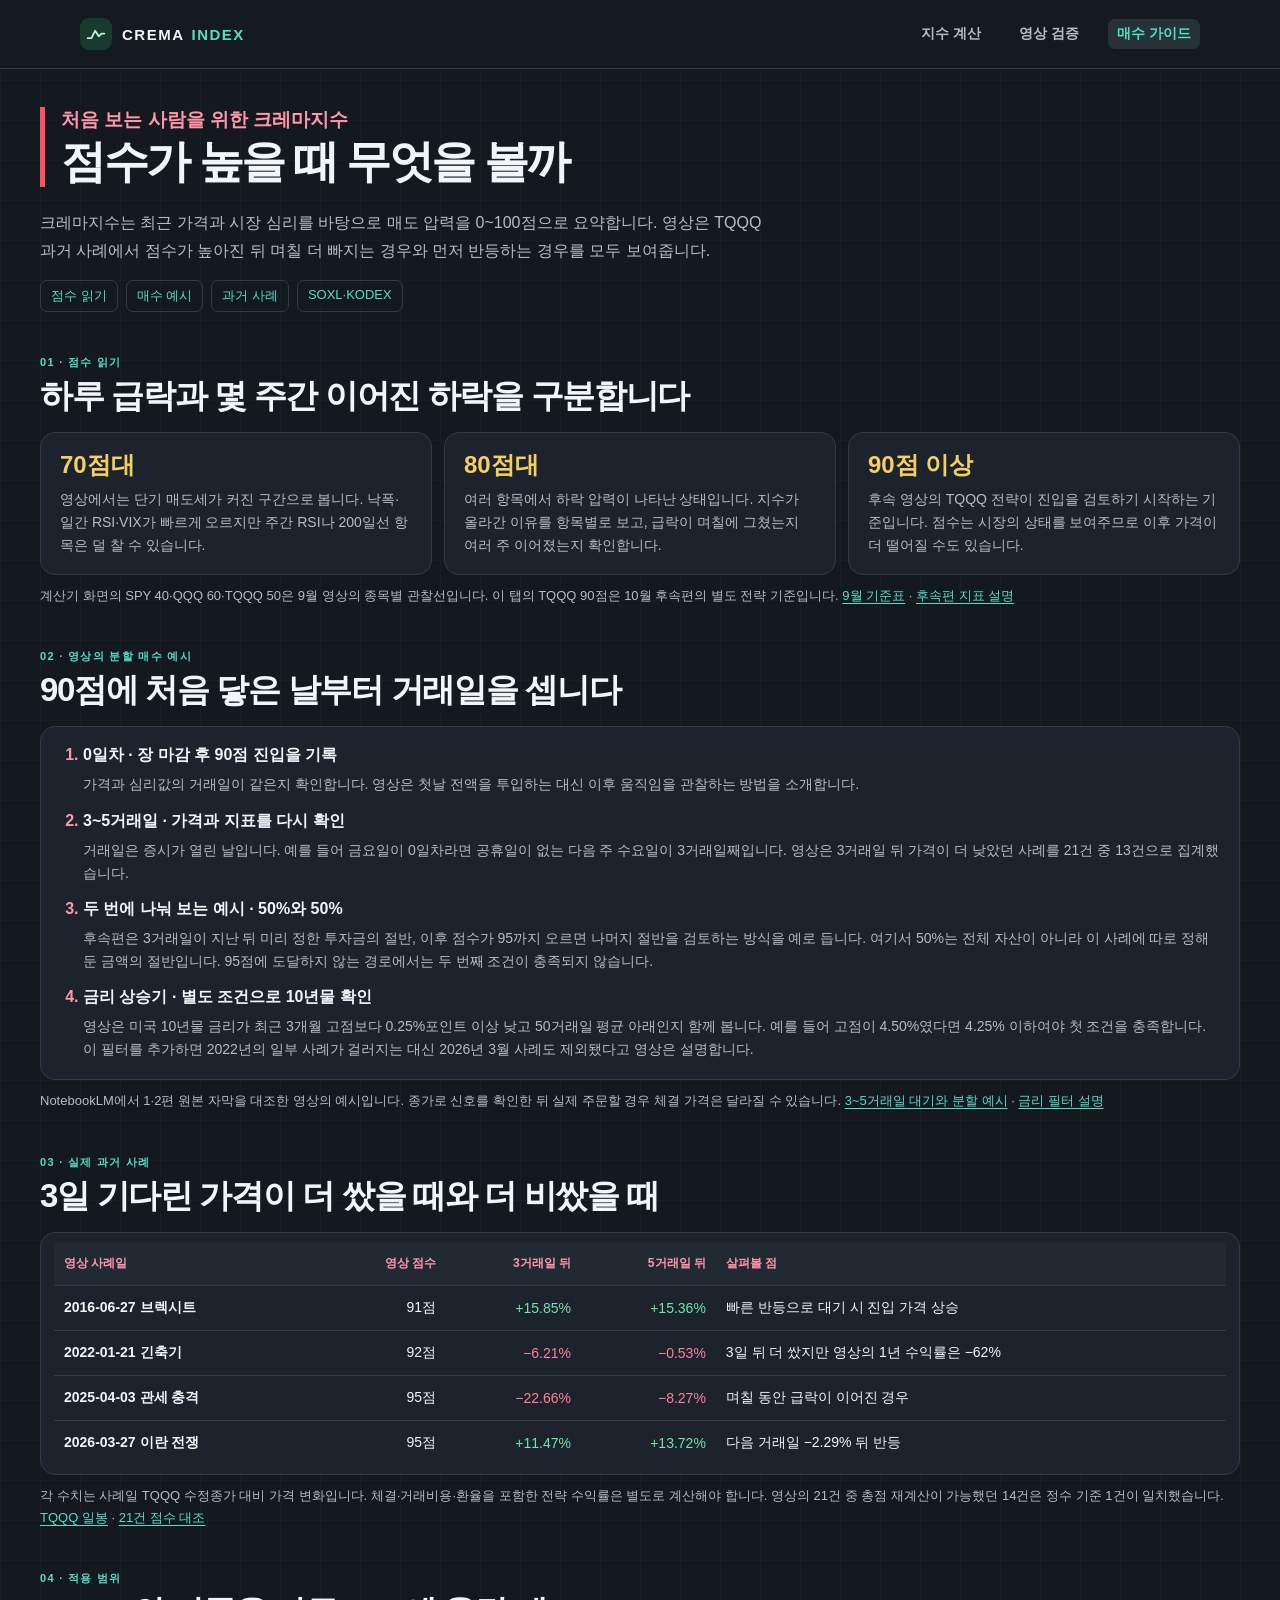
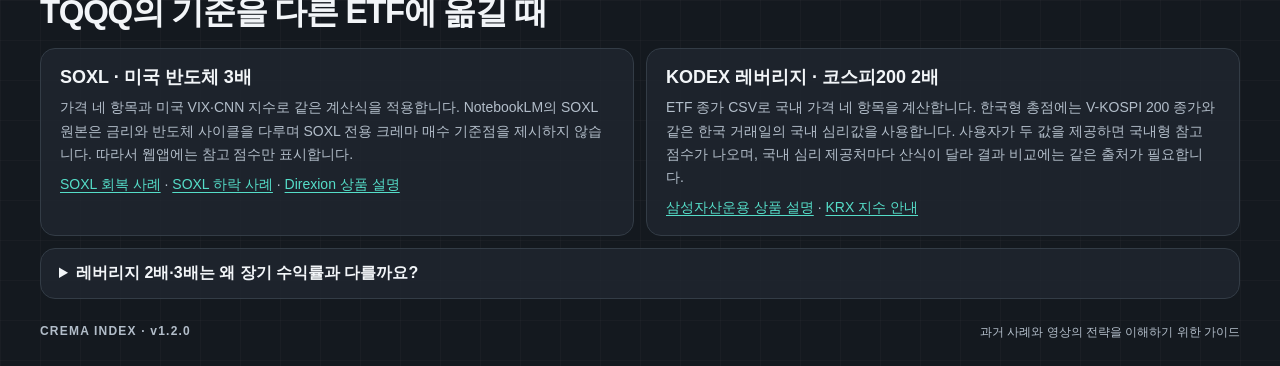
==== commit 91a1b5fd: "Deploy Crema Index v1.2.0 and prepare automatic market updates Built from source 5d1df38c4d79f249c6e" ====
--- a/guide.html
+++ b/guide.html
@@ -6,9 +6,9 @@
   <meta name="description" content="테스프레소 원본 영상의 크레마지수 활용법과 TQQQ 과거 사례를 정리한 초보자용 가이드">
   <title>매수 가이드 · 크레마지수</title>
   <link rel="icon" type="image/svg+xml" href="./assets/crema.svg">
-  <link rel="stylesheet" href="./assets/styles.css?v=1.1.0">
-  <link rel="stylesheet" href="./assets/verification.css?v=1.1.0">
-  <link rel="stylesheet" href="./assets/guide.css?v=1.1.0">
+  <link rel="stylesheet" href="./assets/styles.css?v=1.2.0">
+  <link rel="stylesheet" href="./assets/verification.css?v=1.2.0">
+  <link rel="stylesheet" href="./assets/guide.css?v=1.2.0">
 </head>
 <body>
   <header class="topbar">
@@ -81,7 +81,7 @@
         <p>레버리지 목표는 하루 수익률에 적용됩니다. 지수가 첫날 10% 하락하고 다음 날 11.11% 오르면 거의 원래 수준으로 돌아옵니다. 같은 이틀에 일간 3배를 단순 적용하면 30% 하락 후 33.33% 올라 약 6.67% 손실이 남습니다. 실제 ETF의 비용과 추적오차는 별도입니다. <a href="https://www.investor.gov/introduction-investing/general-resources/news-alerts/alerts-bulletins/sec">미국 SEC 안내</a></p>
       </details>
     </section>
-    <footer><span>CREMA INDEX · v1.1.0</span><span>과거 사례와 영상의 전략을 이해하기 위한 가이드</span></footer>
+    <footer><span>CREMA INDEX · v1.2.0</span><span>과거 사례와 영상의 전략을 이해하기 위한 가이드</span></footer>
   </main>
 </body>
 </html>
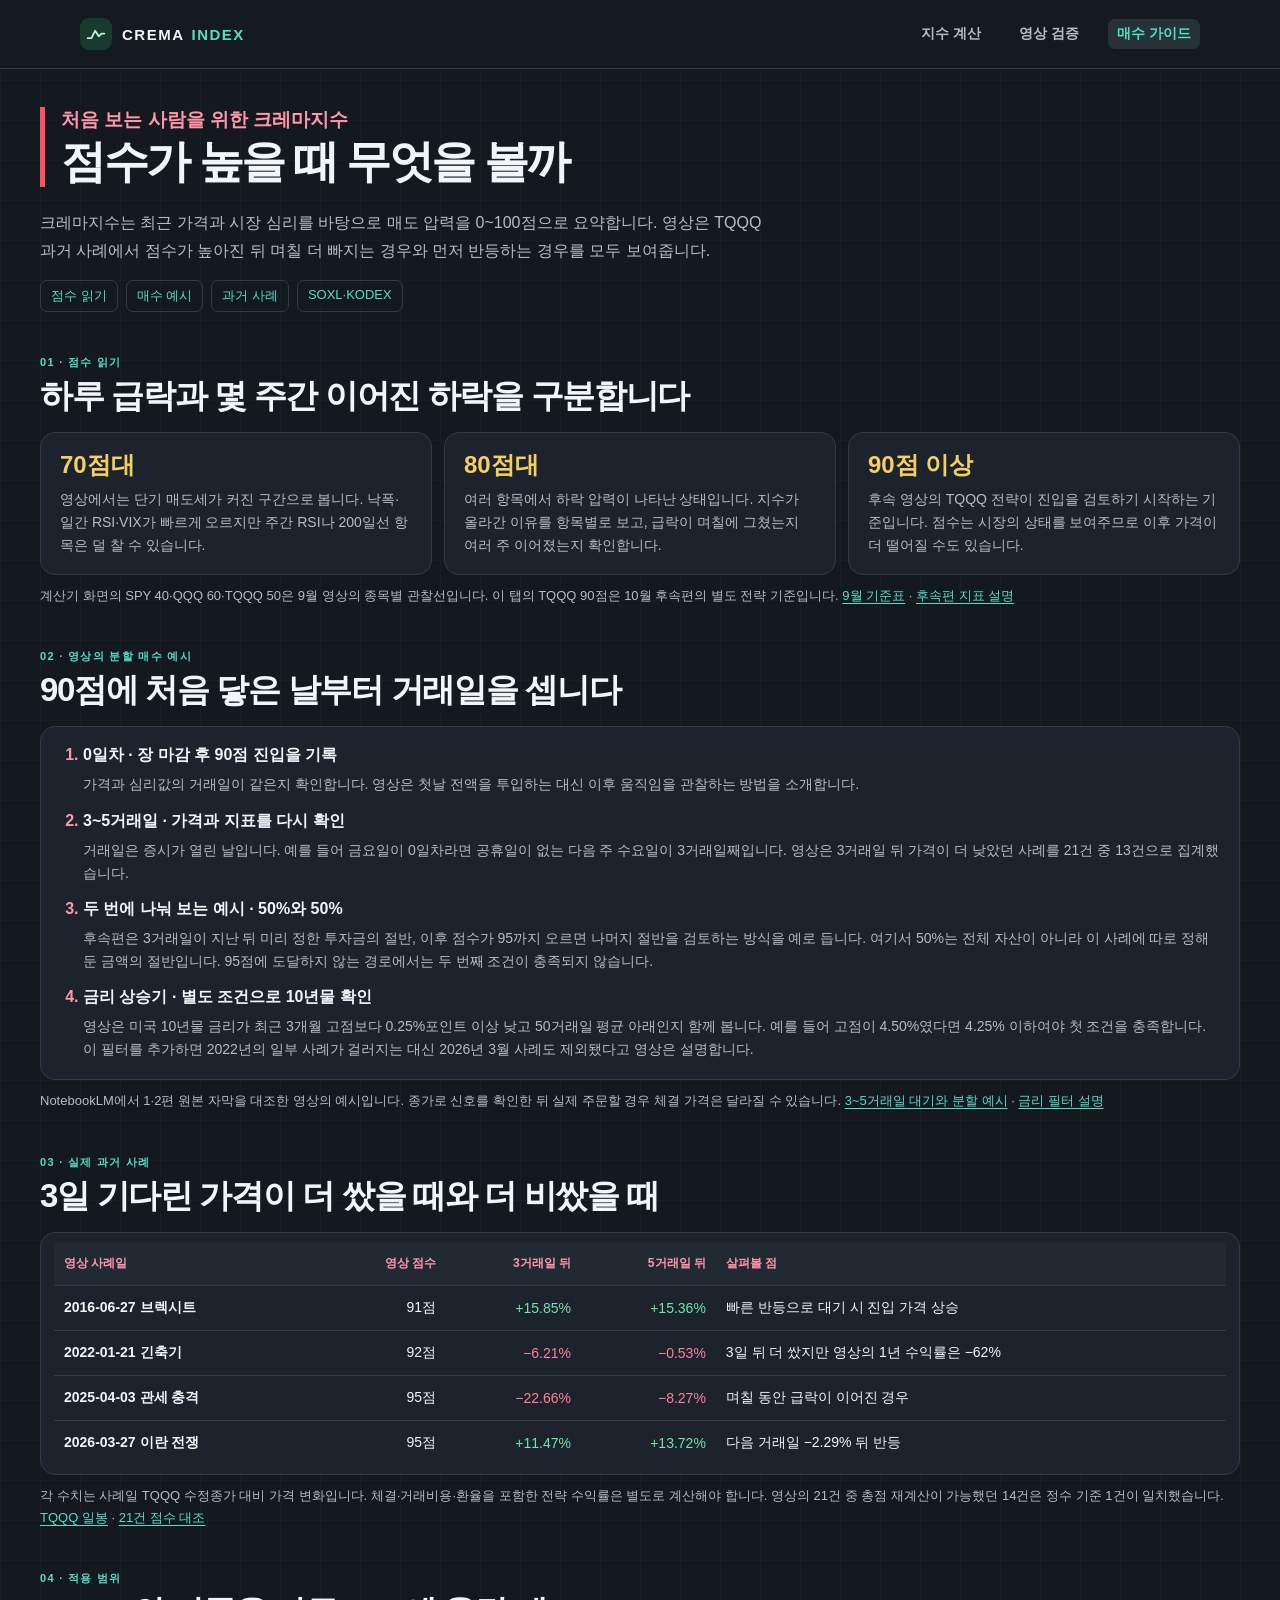
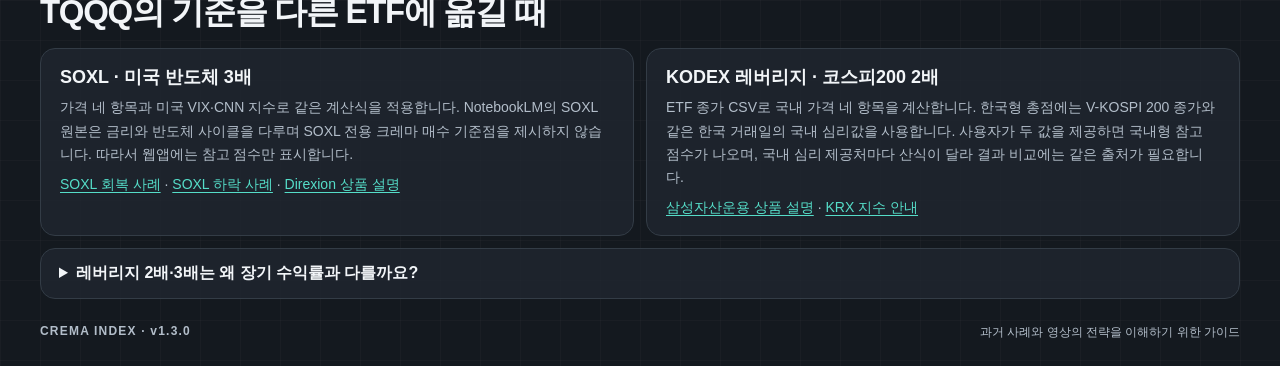
==== commit a232354b: "Publish six manual indicators in Crema Index v1.3.0 Built from source 471b1d4f60732dec89a80c8b70999a" ====
--- a/guide.html
+++ b/guide.html
@@ -6,9 +6,9 @@
   <meta name="description" content="테스프레소 원본 영상의 크레마지수 활용법과 TQQQ 과거 사례를 정리한 초보자용 가이드">
   <title>매수 가이드 · 크레마지수</title>
   <link rel="icon" type="image/svg+xml" href="./assets/crema.svg">
-  <link rel="stylesheet" href="./assets/styles.css?v=1.2.0">
-  <link rel="stylesheet" href="./assets/verification.css?v=1.2.0">
-  <link rel="stylesheet" href="./assets/guide.css?v=1.2.0">
+  <link rel="stylesheet" href="./assets/styles.css?v=1.3.0">
+  <link rel="stylesheet" href="./assets/verification.css?v=1.3.0">
+  <link rel="stylesheet" href="./assets/guide.css?v=1.3.0">
 </head>
 <body>
   <header class="topbar">
@@ -81,7 +81,7 @@
         <p>레버리지 목표는 하루 수익률에 적용됩니다. 지수가 첫날 10% 하락하고 다음 날 11.11% 오르면 거의 원래 수준으로 돌아옵니다. 같은 이틀에 일간 3배를 단순 적용하면 30% 하락 후 33.33% 올라 약 6.67% 손실이 남습니다. 실제 ETF의 비용과 추적오차는 별도입니다. <a href="https://www.investor.gov/introduction-investing/general-resources/news-alerts/alerts-bulletins/sec">미국 SEC 안내</a></p>
       </details>
     </section>
-    <footer><span>CREMA INDEX · v1.2.0</span><span>과거 사례와 영상의 전략을 이해하기 위한 가이드</span></footer>
+    <footer><span>CREMA INDEX · v1.3.0</span><span>과거 사례와 영상의 전략을 이해하기 위한 가이드</span></footer>
   </main>
 </body>
 </html>
--- a/assets/styles.css
+++ b/assets/styles.css
@@ -36,6 +36,7 @@
 .intro h1 { margin-top: 7px; font-size: clamp(32px, 5vw, 52px); line-height: 1.17; letter-spacing: -.065em; }
 .intro > p:not(.eyebrow) { margin-top: 12px; color: var(--muted); line-height: 1.65; }
 .overview { display: grid; grid-template-columns: minmax(0, 1.15fr) minmax(0, 1fr); gap: 18px; }
+.overview:has(#manual-metrics:not([hidden])) .score-panel { align-self: start; }
 .card, .score-panel { min-width: 0; border: 1px solid var(--line); border-radius: 20px; }
 .card { background: var(--white); padding: 25px 28px; }
 .card h2 { margin-top: 5px; font-size: clamp(20px, 2.3vw, 25px); letter-spacing: -.045em; }
@@ -74,7 +75,11 @@
 .source-picker input { accent-color: var(--green); }
 .input-row { display: grid; grid-template-columns: minmax(0, 1fr) minmax(0, 1.25fr); gap: 9px; }
 .input-row, #csv-inputs { margin-top: 10px; }
-.input-row input, #sentiment-file, #korea-volatility { display: block; width: 100%; min-width: 0; margin-top: 5px; padding: 8px 9px; border: 1px solid #53606b; border-radius: 8px; background: #171d24; color: var(--ink); font-size: 14px; }
+.input-row input, .manual-metric input, #sentiment-file, #korea-volatility { display: block; width: 100%; min-width: 0; margin-top: 5px; padding: 8px 9px; border: 1px solid #53606b; border-radius: 8px; background: #171d24; color: var(--ink); font-size: 14px; }
+.manual-metric { display: flex; flex-wrap: wrap; align-items: baseline; justify-content: space-between; gap: 4px 8px; margin: 12px 0; padding-top: 12px; border-top: 1px solid var(--line); }
+.manual-metric label { font-size: 13px; font-weight: 700; }
+.manual-metric .input-link { font-size: 13px; }
+.manual-metric .input-help { flex-basis: 100%; }
 #korea-controls > label { font-size: 13px; font-weight: 700; }
 #korea-controls > .input-help { margin-top: 7px; }
 .input-help { color: var(--muted); font-size: 13px; line-height: 1.6; }
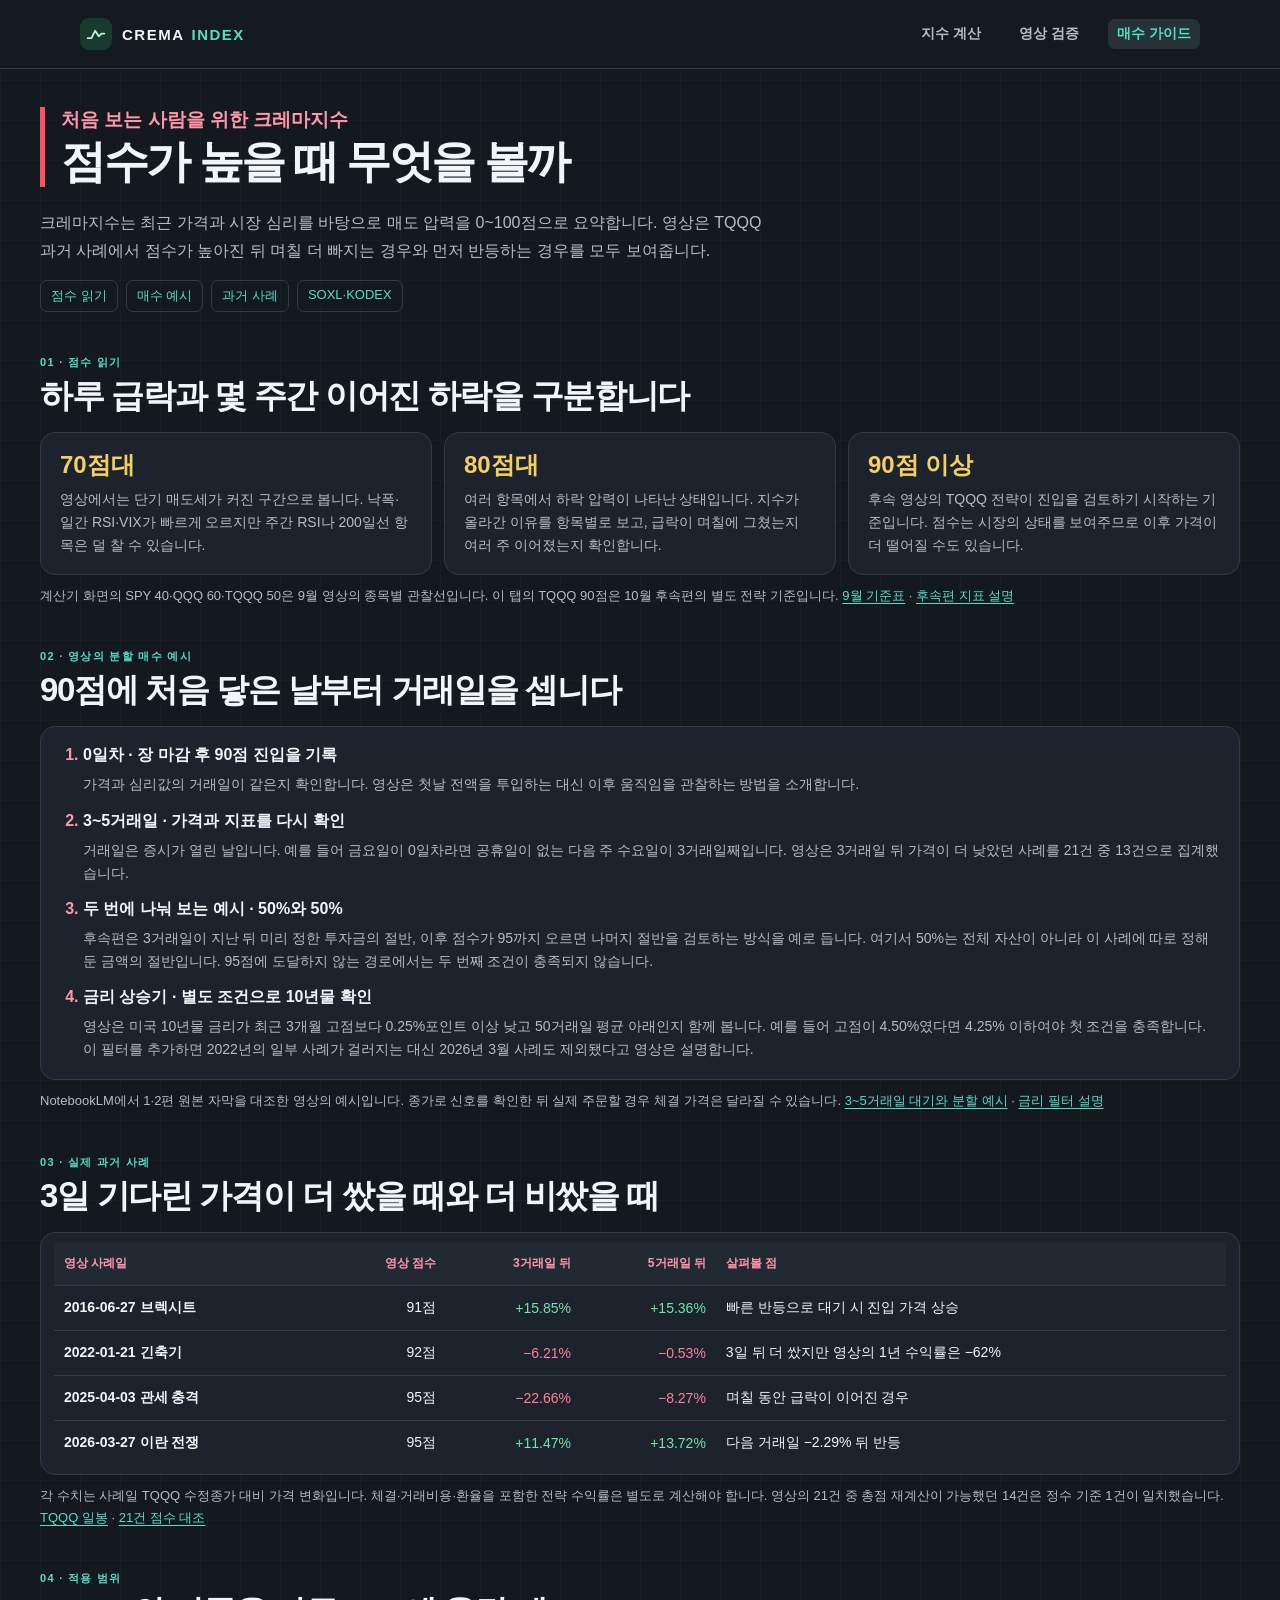
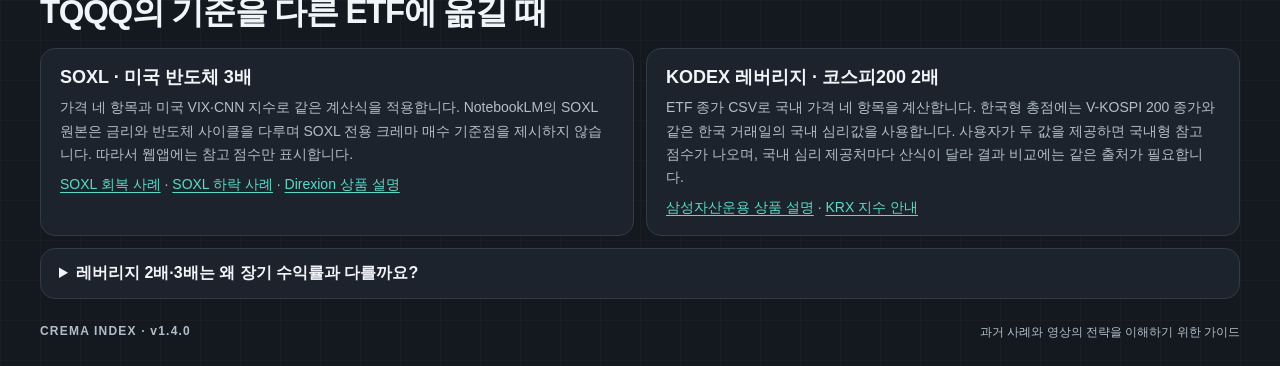
==== commit f5b0104c: "Publish local automatic input fill in Crema Index v1.4.0 Built from source 3d521a1838108e51070e7de1d" ====
--- a/guide.html
+++ b/guide.html
@@ -6,9 +6,9 @@
   <meta name="description" content="테스프레소 원본 영상의 크레마지수 활용법과 TQQQ 과거 사례를 정리한 초보자용 가이드">
   <title>매수 가이드 · 크레마지수</title>
   <link rel="icon" type="image/svg+xml" href="./assets/crema.svg">
-  <link rel="stylesheet" href="./assets/styles.css?v=1.3.0">
-  <link rel="stylesheet" href="./assets/verification.css?v=1.3.0">
-  <link rel="stylesheet" href="./assets/guide.css?v=1.3.0">
+  <link rel="stylesheet" href="./assets/styles.css?v=1.4.0">
+  <link rel="stylesheet" href="./assets/verification.css?v=1.4.0">
+  <link rel="stylesheet" href="./assets/guide.css?v=1.4.0">
 </head>
 <body>
   <header class="topbar">
@@ -81,7 +81,7 @@
         <p>레버리지 목표는 하루 수익률에 적용됩니다. 지수가 첫날 10% 하락하고 다음 날 11.11% 오르면 거의 원래 수준으로 돌아옵니다. 같은 이틀에 일간 3배를 단순 적용하면 30% 하락 후 33.33% 올라 약 6.67% 손실이 남습니다. 실제 ETF의 비용과 추적오차는 별도입니다. <a href="https://www.investor.gov/introduction-investing/general-resources/news-alerts/alerts-bulletins/sec">미국 SEC 안내</a></p>
       </details>
     </section>
-    <footer><span>CREMA INDEX · v1.3.0</span><span>과거 사례와 영상의 전략을 이해하기 위한 가이드</span></footer>
+    <footer><span>CREMA INDEX · v1.4.0</span><span>과거 사례와 영상의 전략을 이해하기 위한 가이드</span></footer>
   </main>
 </body>
 </html>
--- a/assets/styles.css
+++ b/assets/styles.css
@@ -80,6 +80,12 @@
 .manual-metric label { font-size: 13px; font-weight: 700; }
 .manual-metric .input-link { font-size: 13px; }
 .manual-metric .input-help { flex-basis: 100%; }
+.local-fill-row { display: flex; flex-wrap: wrap; align-items: center; gap: 8px 12px; margin-bottom: 5px; }
+.local-fill-row .date-action { margin-top: 0; }
+.local-fill-row label, .local-fill-row select { font-size: 13px; }
+.local-fill-row select { color: var(--ink); background: #171d24; border: 1px solid #53606b; border-radius: 7px; padding: 4px; }
+#local-fill-controls { margin-bottom: 12px; }
+#local-fill-note { color: var(--green); }
 #korea-controls > label { font-size: 13px; font-weight: 700; }
 #korea-controls > .input-help { margin-top: 7px; }
 .input-help { color: var(--muted); font-size: 13px; line-height: 1.6; }
